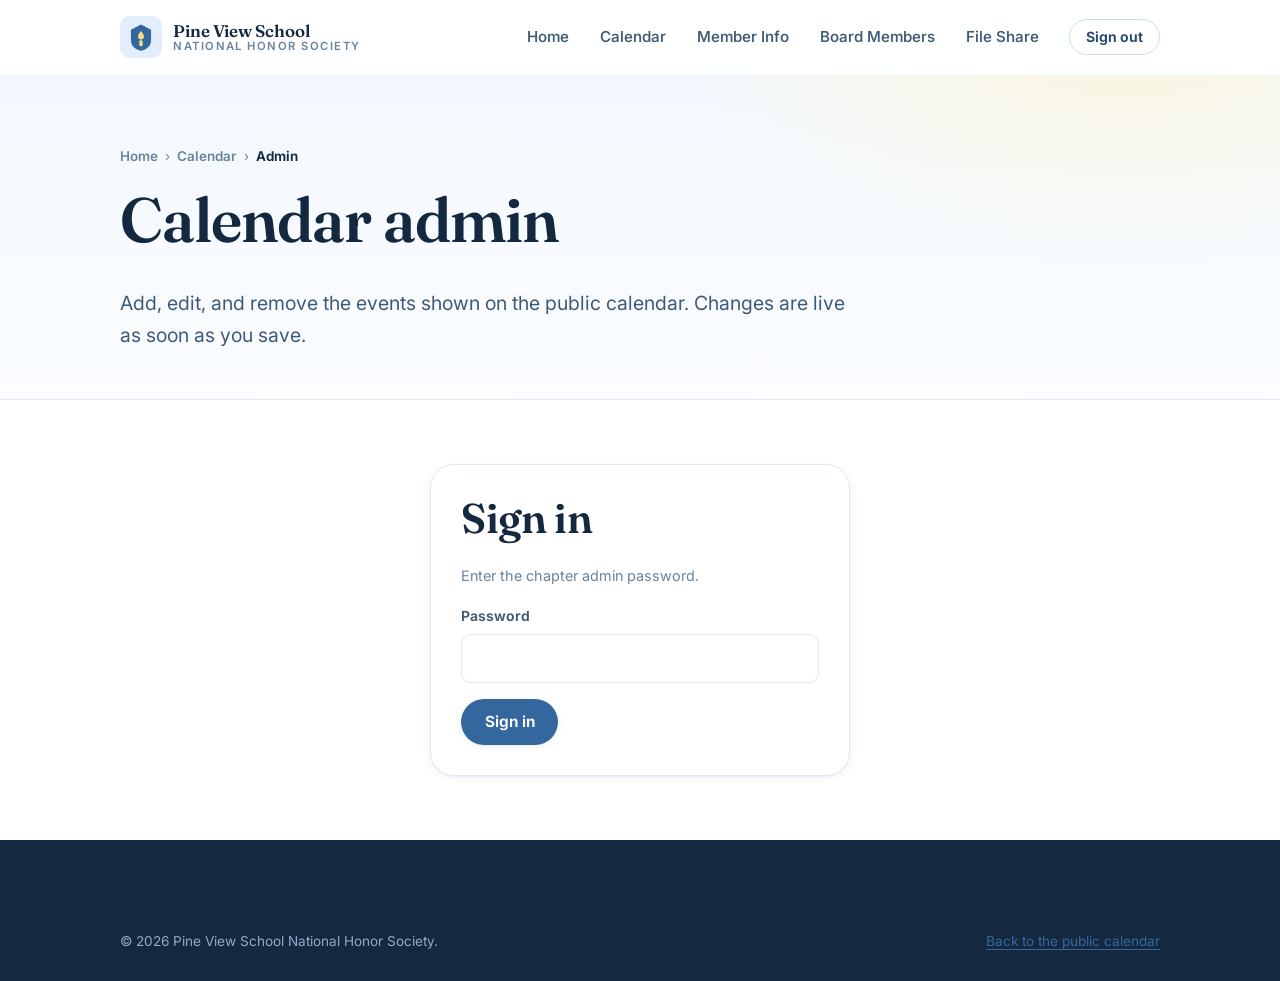
==== site/admin.html @ 24e465e2 "update" ====
<!DOCTYPE html>
<html lang="en">
<head>
<meta charset="utf-8">
<meta name="viewport" content="width=device-width, initial-scale=1">
<title>Calendar admin — Pine View School NHS</title>
<!-- Private page: keep it out of search results. This is not access control —
     the API is what enforces that. -->
<meta name="robots" content="noindex, nofollow">
<link rel="preconnect" href="https://fonts.googleapis.com">
<link rel="preconnect" href="https://fonts.gstatic.com" crossorigin>
<link href="https://fonts.googleapis.com/css2?family=Fraunces:opsz,wght@9..144,500;9..144,600&family=Inter:wght@400;500;600;700&display=swap" rel="stylesheet">
<link rel="stylesheet" href="assets/css/style.css">
<link rel="stylesheet" href="assets/css/calendar.css">
<script>document.documentElement.className += " js";</script>

<link rel="icon" href="data:image/svg+xml,<svg xmlns='http://www.w3.org/2000/svg' viewBox='0 0 100 100'><rect width='100' height='100' rx='22' fill='%2335679f'/><path d='M50 22 L72 34 v22 c0 14-10 21-22 24-12-3-22-10-22-24V34z' fill='%23f7dd85'/></svg>">
</head>
<body>

<a class="skip-link" href="#main">Skip to main content</a>

<header class="site-header">
  <div class="wrap">
    <nav class="nav" aria-label="Main">
      <a class="brand" href="index.html">
        <svg class="mark" viewBox="0 0 100 100" aria-hidden="true">
          <rect width="100" height="100" rx="24" fill="#e2eefb"/>
          <path d="M50 20 L74 33 v24c0 15-11 23-24 26-13-3-24-11-24-26V33z" fill="#35679f"/>
          <path d="M50 36c-4 5-7 8-7 13a7 7 0 0 0 14 0c0-5-3-8-7-13z" fill="#f7dd85"/>
          <rect x="46" y="58" width="8" height="14" rx="3" fill="#f7dd85"/>
        </svg>
        <span class="brand-text">
          <span class="b1">Pine View School</span>
          <span class="b2">National Honor Society</span>
        </span>
      </a>

      <button class="nav-toggle" type="button" aria-expanded="false" aria-controls="nav-menu">
        <span></span>
        <span class="sr-only">Toggle navigation menu</span>
      </button>

      <div class="nav-menu" id="nav-menu">
        <ul class="nav-links">
          <li><a href="index.html">Home</a></li>
          <li><a href="calendar.html">Calendar</a></li>
          <li><a href="member-information.html">Member Info</a></li>
          <li><a href="board.html">Board Members</a></li>
          <li><a href="file-share.html">File Share</a></li>
        </ul>
        <div class="nav-cta">
          <button class="btn btn-ghost btn-sm" type="button" data-logout hidden>Sign out</button>
        </div>
      </div>
    </nav>
  </div>
</header>

<main id="main">

  <section class="page-hero">
    <div class="wrap">
      <nav class="crumb" aria-label="Breadcrumb">
        <a href="index.html">Home</a> <span aria-hidden="true">›</span>
        <a href="calendar.html">Calendar</a> <span aria-hidden="true">›</span>
        <span aria-current="page">Admin</span>
      </nav>
      <h1>Calendar admin</h1>
      <p class="lede">
        Add, edit, and remove the events shown on the public calendar. Changes are live as soon as
        you save.
      </p>
    </div>
  </section>

  <!-- =============================================================== LOGIN -->
  <section class="section tight section-white" data-login-panel hidden>
    <div class="wrap">
      <div class="card admin-login">
        <h2>Sign in</h2>
        <p class="hint" style="color: var(--ink-mute); font-size: .9rem; margin-bottom: 1.1rem;">
          Enter the chapter admin password.
        </p>

        <form data-login-form novalidate>
          <div class="field">
            <label for="password">Password</label>
            <input type="password" id="password" name="password" autocomplete="current-password" required>
          </div>
          <div class="form-actions">
            <button class="btn btn-primary" type="submit">Sign in</button>
          </div>
          <p class="form-msg" data-login-msg hidden></p>
        </form>
      </div>
    </div>
  </section>

  <!-- =============================================================== ADMIN -->
  <section class="section tight section-white" data-admin-panel hidden>
    <div class="wrap">
      <div class="admin-grid">

        <!-- ---------------------------------------------------- event form -->
        <div class="card">
          <h2 data-form-title>Add an event</h2>

          <form data-event-form novalidate>
            <div class="field">
              <label for="title">Title</label>
              <input type="text" id="title" name="title" maxlength="200" required
                     placeholder="Chapter meeting">
            </div>

            <div class="field">
              <label for="event_date">Date</label>
              <input type="date" id="event_date" name="event_date" required>
            </div>

            <div class="field-row">
              <div class="field">
                <label for="start_time">Start time</label>
                <input type="time" id="start_time" name="start_time">
              </div>
              <div class="field">
                <label for="end_time">End time</label>
                <input type="time" id="end_time" name="end_time">
              </div>
            </div>

            <div class="field">
              <label for="location">Location</label>
              <input type="text" id="location" name="location" maxlength="200" placeholder="MPR">
            </div>

            <div class="field">
              <label for="description">Notes</label>
              <textarea id="description" name="description"
                        placeholder="Optional detail shown under the event."></textarea>
              <span class="hint">Visible to anyone on the public calendar.</span>
            </div>

            <label class="field-check">
              <input type="checkbox" name="is_published" checked>
              Published — uncheck to save it as a draft only you can see
            </label>

            <div class="form-actions">
              <button class="btn btn-primary" type="submit">Save event</button>
              <button class="btn btn-ghost" type="button" data-cancel-edit hidden>Cancel</button>
            </div>

            <p class="form-msg" data-form-msg hidden></p>
          </form>
        </div>

        <!-- --------------------------------------------------- event list -->
        <div>
          <div class="section-head" style="margin-bottom: 1.4rem;">
            <span class="eyebrow">All events</span>
            <h2>Published and drafts</h2>
          </div>

          <p class="events-state" data-admin-state hidden></p>
          <ul class="meet-list" data-admin-list></ul>
        </div>

      </div>
    </div>
  </section>

</main>

<footer class="site-footer">
  <div class="wrap">
    <div class="footer-bottom">
      <span>&copy; <span data-year>2026</span> Pine View School National Honor Society.</span>
      <span><a href="calendar.html">Back to the public calendar</a></span>
    </div>
  </div>
</footer>

<script src="assets/js/main.js"></script>
<script src="assets/js/api.js"></script>
<script src="assets/js/admin.js"></script>
</body>
</html>
---- site/assets/css/style.css ----
/* ==========================================================================
   Pine View School NHS — design system
   Palette: pastel blue + pastel yellow + white
   ========================================================================== */

:root {
  /* Blues */
  --blue-050: #f2f8fe;
  --blue-100: #e2eefb;
  --blue-200: #c7dff7;
  --blue-300: #a5c9ee;
  --blue-400: #77a9dd;
  --blue-500: #4d86c4;
  --blue-600: #35679f;
  --blue-700: #24486f;
  --blue-900: #14293f;

  /* Yellows */
  --yellow-050: #fffdf3;
  --yellow-100: #fdf6dc;
  --yellow-200: #fbecb6;
  --yellow-300: #f7dd85;
  --yellow-400: #f0cd55;
  --yellow-500: #d9ab2c;
  --yellow-700: #8a6a12;

  /* Neutrals */
  --white: #ffffff;
  --paper: #fbfdff;
  --ink: #14293f;
  --ink-soft: #3f5a75;
  --ink-mute: #6b839b;
  --line: #dfeaf6;

  /* Semantic */
  --bg: var(--paper);
  --surface: var(--white);
  --brand: var(--blue-600);
  --brand-soft: var(--blue-200);
  --accent: var(--yellow-300);
  --accent-soft: var(--yellow-200);

  /* Shape + depth */
  --r-sm: 10px;
  --r-md: 16px;
  --r-lg: 24px;
  --r-xl: 34px;
  --r-pill: 999px;

  --sh-1: 0 1px 2px rgba(20, 41, 63, .05), 0 2px 8px rgba(20, 41, 63, .05);
  --sh-2: 0 2px 6px rgba(20, 41, 63, .06), 0 12px 28px rgba(20, 41, 63, .08);
  --sh-3: 0 4px 12px rgba(20, 41, 63, .08), 0 24px 56px rgba(20, 41, 63, .12);

  --wrap: 1120px;
  --gut: clamp(1.15rem, 4vw, 2.5rem);

  --ease: cubic-bezier(.22, .61, .36, 1);

  --font: "Inter", ui-sans-serif, system-ui, -apple-system, "Segoe UI", Roboto,
    "Helvetica Neue", Arial, sans-serif;
  --font-display: "Fraunces", "Iowan Old Style", Georgia, "Times New Roman", serif;
}

/* --------------------------------------------------------------------------
   Base
   -------------------------------------------------------------------------- */

*, *::before, *::after { box-sizing: border-box; }

html {
  scroll-behavior: smooth;
  scroll-padding-top: 92px;
  -webkit-text-size-adjust: 100%;
}

@media (prefers-reduced-motion: reduce) {
  html { scroll-behavior: auto; }
  *, *::before, *::after {
    animation-duration: .001ms !important;
    transition-duration: .001ms !important;
  }
}

body {
  margin: 0;
  font-family: var(--font);
  font-size: 17px;
  line-height: 1.65;
  color: var(--ink-soft);
  background: var(--bg);
  -webkit-font-smoothing: antialiased;
  overflow-x: hidden;
}

h1, h2, h3, h4 {
  font-family: var(--font-display);
  color: var(--ink);
  line-height: 1.15;
  letter-spacing: -.015em;
  margin: 0 0 .5em;
  font-weight: 600;
}

h1 { font-size: clamp(2.3rem, 5.4vw, 3.9rem); }
h2 { font-size: clamp(1.75rem, 3.6vw, 2.6rem); }
h3 { font-size: clamp(1.2rem, 2vw, 1.45rem); }
h4 { font-size: 1.05rem; }

p { margin: 0 0 1.1em; }
p:last-child { margin-bottom: 0; }

a { color: var(--blue-600); text-decoration-thickness: 1px; text-underline-offset: 3px; }
a:hover { color: var(--blue-700); }

img, svg { max-width: 100%; }

:focus-visible {
  outline: 3px solid var(--blue-500);
  outline-offset: 3px;
  border-radius: 6px;
}

.wrap {
  width: 100%;
  max-width: var(--wrap);
  margin-inline: auto;
  padding-inline: var(--gut);
}

.skip-link {
  position: absolute;
  left: 50%;
  top: 0;
  transform: translate(-50%, -120%);
  z-index: 200;
  background: var(--ink);
  color: #fff;
  padding: .7rem 1.3rem;
  border-radius: 0 0 var(--r-sm) var(--r-sm);
  font-weight: 600;
  text-decoration: none;
  transition: transform .2s var(--ease);
}
.skip-link:focus { transform: translate(-50%, 0); color: #fff; }

.sr-only {
  position: absolute; width: 1px; height: 1px;
  padding: 0; margin: -1px; overflow: hidden;
  clip: rect(0 0 0 0); white-space: nowrap; border: 0;
}

/* --------------------------------------------------------------------------
   Header / navigation
   -------------------------------------------------------------------------- */

.site-header {
  position: sticky;
  top: 0;
  z-index: 100;
  background: rgba(255, 255, 255, .78);
  backdrop-filter: saturate(180%) blur(14px);
  -webkit-backdrop-filter: saturate(180%) blur(14px);
  border-bottom: 1px solid transparent;
  transition: box-shadow .25s var(--ease), border-color .25s var(--ease),
              background .25s var(--ease);
}
.site-header.is-stuck {
  border-bottom-color: var(--line);
  box-shadow: 0 6px 24px rgba(20, 41, 63, .06);
}

.nav {
  display: flex;
  align-items: center;
  gap: 1rem;
  min-height: 74px;
}

.brand {
  display: inline-flex;
  align-items: center;
  gap: .7rem;
  text-decoration: none;
  color: var(--ink);
  margin-right: auto;
  padding: .3rem 0;
}
.brand .mark { width: 42px; height: 42px; flex: none; }
.brand-text { display: grid; line-height: 1.15; }
.brand-text .b1 {
  font-family: var(--font-display);
  font-weight: 600;
  font-size: 1.06rem;
  letter-spacing: -.01em;
}
.brand-text .b2 {
  font-size: .705rem;
  letter-spacing: .13em;
  text-transform: uppercase;
  color: var(--ink-mute);
  font-weight: 600;
}

.nav-menu {
  display: flex;
  align-items: center;
  gap: .5rem;
}

.nav-links {
  display: flex;
  align-items: center;
  gap: .25rem;
  list-style: none;
  margin: 0;
  padding: 0;
}
.nav-links a {
  display: block;
  padding: .55rem .85rem;
  border-radius: var(--r-pill);
  color: var(--ink-soft);
  font-weight: 550;
  font-size: .945rem;
  text-decoration: none;
  transition: background .18s var(--ease), color .18s var(--ease);
}
.nav-links a:hover { background: var(--blue-100); color: var(--blue-700); }
.nav-links a[aria-current="page"] {
  background: var(--blue-600);
  color: #fff;
}

.nav-cta { margin-left: .5rem; }

.nav-toggle {
  display: none;
  width: 44px; height: 44px;
  border: 1px solid var(--line);
  background: var(--white);
  border-radius: 12px;
  cursor: pointer;
  padding: 0;
  place-items: center;
}
.nav-toggle span {
  display: block;
  width: 19px; height: 2px;
  background: var(--ink);
  border-radius: 2px;
  position: relative;
  transition: transform .22s var(--ease), background .22s var(--ease);
}
.nav-toggle span::before,
.nav-toggle span::after {
  content: "";
  position: absolute; left: 0;
  width: 19px; height: 2px;
  background: var(--ink);
  border-radius: 2px;
  transition: transform .22s var(--ease), top .22s var(--ease);
}
.nav-toggle span::before { top: -6px; }
.nav-toggle span::after { top: 6px; }
.nav-toggle[aria-expanded="true"] span { background: transparent; }
.nav-toggle[aria-expanded="true"] span::before { top: 0; transform: rotate(45deg); }
.nav-toggle[aria-expanded="true"] span::after { top: 0; transform: rotate(-45deg); }

@media (max-width: 860px) {
  .nav-toggle { display: grid; }
  .nav-menu {
    position: absolute;
    inset: 100% var(--gut) auto var(--gut);
    background: var(--white);
    border: 1px solid var(--line);
    border-radius: var(--r-lg);
    box-shadow: var(--sh-3);
    padding: .6rem;
    display: none;
  }
  .nav-menu.is-open { display: block; }
  .nav-links { flex-direction: column; align-items: stretch; gap: .1rem; }
  .nav-links a { padding: .8rem 1rem; border-radius: var(--r-sm); }
  .nav-cta { margin: .45rem 0 .2rem; }
  .nav-cta .btn { width: 100%; }
}

/* --------------------------------------------------------------------------
   Buttons + small UI
   -------------------------------------------------------------------------- */

.btn {
  display: inline-flex;
  align-items: center;
  justify-content: center;
  gap: .5rem;
  padding: .78rem 1.4rem;
  border-radius: var(--r-pill);
  border: 1px solid transparent;
  font: inherit;
  font-weight: 650;
  font-size: .96rem;
  line-height: 1.2;
  text-decoration: none;
  cursor: pointer;
  transition: transform .16s var(--ease), box-shadow .2s var(--ease),
              background .2s var(--ease), color .2s var(--ease),
              border-color .2s var(--ease);
}
.btn:hover { transform: translateY(-2px); }
.btn:active { transform: translateY(0); }

.btn-primary { background: var(--blue-600); color: #fff; box-shadow: var(--sh-1); }
.btn-primary:hover { background: var(--blue-700); color: #fff; box-shadow: var(--sh-2); }

.btn-accent { background: var(--yellow-300); color: var(--ink); box-shadow: var(--sh-1); }
.btn-accent:hover { background: var(--yellow-400); color: var(--ink); box-shadow: var(--sh-2); }

.btn-ghost { background: var(--white); color: var(--blue-700); border-color: var(--blue-200); }
.btn-ghost:hover { background: var(--blue-050); border-color: var(--blue-300); color: var(--blue-700); }

.btn-sm { padding: .55rem 1rem; font-size: .88rem; }

.eyebrow {
  display: inline-flex;
  align-items: center;
  gap: .5rem;
  font-size: .76rem;
  font-weight: 700;
  letter-spacing: .14em;
  text-transform: uppercase;
  color: var(--blue-600);
  background: var(--blue-100);
  padding: .4rem .85rem;
  border-radius: var(--r-pill);
  margin-bottom: 1.1rem;
}
.eyebrow.is-accent { color: var(--yellow-700); background: var(--yellow-200); }

.pill {
  display: inline-flex;
  align-items: center;
  gap: .38rem;
  font-size: .78rem;
  font-weight: 650;
  padding: .28rem .7rem;
  border-radius: var(--r-pill);
  background: var(--blue-100);
  color: var(--blue-700);
  white-space: nowrap;
}
.pill.is-accent { background: var(--yellow-200); color: var(--yellow-700); }
.pill.is-mute { background: #eef2f7; color: var(--ink-mute); }

.lede {
  font-size: clamp(1.06rem, 1.6vw, 1.22rem);
  color: var(--ink-soft);
  max-width: 62ch;
}

/* --------------------------------------------------------------------------
   Section scaffolding
   -------------------------------------------------------------------------- */

.section { padding: clamp(3.6rem, 8vw, 6.5rem) 0; }
.section.tight { padding: clamp(2.6rem, 5vw, 4rem) 0; }
.section-blue { background: linear-gradient(180deg, var(--blue-050), var(--blue-100)); }
.section-white { background: var(--white); }

.section-head { max-width: 66ch; margin-bottom: clamp(2rem, 4vw, 3.2rem); }
.section-head.center { margin-inline: auto; text-align: center; }
.section-head.center .eyebrow { justify-content: center; }
.section-head.center .lede { margin-inline: auto; }

.grid { display: grid; gap: clamp(1rem, 2.2vw, 1.6rem); }
.g-2 { grid-template-columns: repeat(2, minmax(0, 1fr)); }
.g-3 { grid-template-columns: repeat(3, minmax(0, 1fr)); }
.g-4 { grid-template-columns: repeat(4, minmax(0, 1fr)); }

@media (max-width: 940px) {
  .g-3, .g-4 { grid-template-columns: repeat(2, minmax(0, 1fr)); }
}
@media (max-width: 620px) {
  .g-2, .g-3, .g-4 { grid-template-columns: minmax(0, 1fr); }
}

.card {
  background: var(--white);
  border: 1px solid var(--line);
  border-radius: var(--r-lg);
  padding: clamp(1.35rem, 2.4vw, 1.9rem);
  box-shadow: var(--sh-1);
  transition: transform .25s var(--ease), box-shadow .25s var(--ease),
              border-color .25s var(--ease);
}
.card.lift:hover {
  transform: translateY(-4px);
  box-shadow: var(--sh-2);
  border-color: var(--blue-200);
}
.card h3 { margin-bottom: .45rem; }
.card p { font-size: .965rem; }

/* --------------------------------------------------------------------------
   Hero
   -------------------------------------------------------------------------- */

.hero {
  position: relative;
  overflow: hidden;
  padding: clamp(3.2rem, 8vw, 6rem) 0 clamp(3rem, 7vw, 5rem);
  background:
    radial-gradient(900px 520px at 78% -8%, var(--yellow-100) 0%, transparent 62%),
    radial-gradient(1000px 620px at 10% 0%, var(--blue-100) 0%, transparent 60%),
    linear-gradient(180deg, var(--white), var(--paper));
}
.hero::after {
  content: "";
  position: absolute;
  inset: auto 0 -1px 0;
  height: 1px;
  background: var(--line);
}

.hero-grid {
  display: grid;
  grid-template-columns: 1.06fr .94fr;
  gap: clamp(2rem, 5vw, 4rem);
  align-items: center;
}
@media (max-width: 940px) {
  .hero-grid { grid-template-columns: minmax(0, 1fr); }
}

.hero h1 { margin-bottom: .55rem; }
.hero h1 .hl {
  background: linear-gradient(180deg, transparent 62%, var(--yellow-200) 62%);
  padding-inline: .06em;
}
.hero-actions {
  display: flex;
  flex-wrap: wrap;
  gap: .75rem;
  margin-top: 1.9rem;
}

.hero-stats {
  display: flex;
  flex-wrap: wrap;
  gap: 1.6rem 2.4rem;
  margin-top: 2.4rem;
  padding-top: 1.7rem;
  border-top: 1px solid var(--line);
}
.hero-stats .stat .n {
  display: block;
  font-family: var(--font-display);
  font-size: 1.75rem;
  font-weight: 600;
  color: var(--ink);
  line-height: 1.1;
}
.hero-stats .stat .l {
  font-size: .82rem;
  color: var(--ink-mute);
  font-weight: 600;
  letter-spacing: .02em;
}

/* Emblem panel */
.hero-art {
  position: relative;
  display: grid;
  place-items: center;
  padding: clamp(1.5rem, 4vw, 2.5rem);
}
.emblem-card {
  position: relative;
  width: min(420px, 100%);
  aspect-ratio: 1;
  background: var(--white);
  border: 1px solid var(--line);
  border-radius: var(--r-xl);
  box-shadow: var(--sh-3);
  display: grid;
  place-items: center;
  padding: 2.2rem;
  overflow: hidden;
}
.emblem-card::before {
  content: "";
  position: absolute;
  inset: 0;
  background:
    radial-gradient(420px 300px at 25% 15%, var(--blue-050), transparent 70%),
    radial-gradient(360px 280px at 85% 90%, var(--yellow-050), transparent 70%);
}
.emblem-card svg { position: relative; width: 78%; height: auto; }

.float-chip {
  position: absolute;
  display: inline-flex;
  align-items: center;
  gap: .5rem;
  background: var(--white);
  border: 1px solid var(--line);
  box-shadow: var(--sh-2);
  border-radius: var(--r-pill);
  padding: .5rem .95rem;
  font-size: .84rem;
  font-weight: 650;
  color: var(--ink);
  animation: bob 6s ease-in-out infinite;
}
.float-chip .dot {
  width: 9px; height: 9px; border-radius: 50%;
  background: var(--blue-400);
}
.float-chip.c1 { top: 6%; left: -2%; }
.float-chip.c2 { bottom: 12%; right: -3%; animation-delay: -2s; }
.float-chip.c2 .dot { background: var(--yellow-400); }
.float-chip.c3 { bottom: 2%; left: 8%; animation-delay: -4s; }
.float-chip.c3 .dot { background: var(--blue-600); }

@keyframes bob {
  0%, 100% { transform: translateY(0); }
  50% { transform: translateY(-9px); }
}
@media (max-width: 520px) {
  .float-chip.c1, .float-chip.c2, .float-chip.c3 { display: none; }
}

/* Compact page hero for interior pages */
.page-hero {
  padding: clamp(2.8rem, 6vw, 4.4rem) 0 clamp(2.2rem, 4vw, 3rem);
  background:
    radial-gradient(760px 420px at 88% -20%, var(--yellow-100) 0%, transparent 60%),
    linear-gradient(180deg, var(--blue-050), var(--paper));
  border-bottom: 1px solid var(--line);
}
.crumb {
  font-size: .84rem;
  color: var(--ink-mute);
  margin-bottom: 1rem;
  display: flex;
  gap: .45rem;
  align-items: center;
  flex-wrap: wrap;
}
.crumb a { color: var(--ink-mute); text-decoration: none; font-weight: 600; }
.crumb a:hover { color: var(--blue-600); text-decoration: underline; }
.crumb span[aria-current] { color: var(--ink); font-weight: 650; }

/* --------------------------------------------------------------------------
   Pillars
   -------------------------------------------------------------------------- */

.pillar {
  position: relative;
  display: flex;
  flex-direction: column;
  background: var(--white);
  border: 1px solid var(--line);
  border-radius: var(--r-lg);
  padding: clamp(1.4rem, 2.4vw, 1.85rem);
  box-shadow: var(--sh-1);
  overflow: hidden;
  transition: transform .28s var(--ease), box-shadow .28s var(--ease);
}
.pillar::before {
  content: "";
  position: absolute;
  inset: 0 0 auto 0;
  height: 4px;
  background: linear-gradient(90deg, var(--blue-300), var(--yellow-300));
}
.pillar:hover { transform: translateY(-5px); box-shadow: var(--sh-2); }

.pillar .ico {
  width: 52px; height: 52px;
  border-radius: 15px;
  display: grid;
  place-items: center;
  background: var(--blue-100);
  color: var(--blue-600);
  margin-bottom: 1.05rem;
}
.pillar:nth-child(even) .ico { background: var(--yellow-200); color: var(--yellow-700); }
.pillar .ico svg { width: 26px; height: 26px; }
.pillar h3 { margin-bottom: .5rem; }
.pillar p { font-size: .95rem; margin: 0; }
.pillar .tldr {
  margin-top: auto;
  padding-top: 1.15rem;
  border-top: 1px dashed var(--line);
  font-size: .875rem;
  font-weight: 600;
  color: var(--blue-700);
}

/* --------------------------------------------------------------------------
   Requirements checklist + eligibility tool
   -------------------------------------------------------------------------- */

.req-layout {
  display: grid;
  grid-template-columns: 1.15fr .85fr;
  gap: clamp(1.4rem, 3vw, 2.6rem);
  align-items: start;
}
@media (max-width: 940px) { .req-layout { grid-template-columns: minmax(0, 1fr); } }

.checklist { list-style: none; margin: 0; padding: 0; display: grid; gap: .7rem; }
.checklist li {
  display: grid;
  grid-template-columns: 30px 1fr;
  gap: .9rem;
  align-items: start;
  background: var(--white);
  border: 1px solid var(--line);
  border-radius: var(--r-md);
  padding: 1rem 1.15rem;
  box-shadow: var(--sh-1);
  transition: border-color .2s var(--ease), transform .2s var(--ease);
}
.checklist li:hover { border-color: var(--blue-200); transform: translateX(3px); }
.checklist .tick {
  width: 26px; height: 26px;
  border-radius: 50%;
  background: var(--blue-100);
  color: var(--blue-600);
  display: grid;
  place-items: center;
  margin-top: .12rem;
}
.checklist .tick svg { width: 14px; height: 14px; }
.checklist .t { font-weight: 650; color: var(--ink); display: block; }
.checklist .d { font-size: .89rem; color: var(--ink-mute); display: block; margin-top: .15rem; }

.note {
  display: flex;
  gap: .85rem;
  align-items: flex-start;
  background: var(--yellow-100);
  border: 1px solid var(--yellow-200);
  border-radius: var(--r-md);
  padding: 1rem 1.2rem;
  font-size: .92rem;
  color: var(--yellow-700);
}
.note .ico { flex: none; margin-top: .12rem; }
.note strong { color: #6d520c; }
.note.is-blue {
  background: var(--blue-050);
  border-color: var(--blue-200);
  color: var(--blue-700);
}
.note.is-blue strong { color: var(--blue-700); }

/* Eligibility checker */
.checker {
  background: var(--white);
  border: 1px solid var(--line);
  border-radius: var(--r-lg);
  box-shadow: var(--sh-2);
  padding: clamp(1.35rem, 2.6vw, 1.85rem);
  position: sticky;
  top: 100px;
}
@media (max-width: 940px) { .checker { position: static; } }

.checker h3 { margin-bottom: .3rem; }
.checker .hint { font-size: .87rem; color: var(--ink-mute); margin-bottom: 1.15rem; }

.check-item {
  display: flex;
  gap: .8rem;
  align-items: flex-start;
  padding: .62rem .7rem;
  border-radius: var(--r-sm);
  cursor: pointer;
  transition: background .16s var(--ease);
  font-size: .92rem;
}
.check-item:hover { background: var(--blue-050); }
.check-item input {
  appearance: none;
  -webkit-appearance: none;
  flex: none;
  width: 21px; height: 21px;
  margin: .16rem 0 0;
  border: 2px solid var(--blue-300);
  border-radius: 6px;
  background: var(--white);
  cursor: pointer;
  display: grid;
  place-content: center;
  transition: background .16s var(--ease), border-color .16s var(--ease);
}
.check-item input::after {
  content: "";
  width: 10px; height: 6px;
  border-left: 2.4px solid #fff;
  border-bottom: 2.4px solid #fff;
  transform: rotate(-45deg) scale(0);
  transition: transform .16s var(--ease);
  margin-top: -2px;
}
.check-item input:checked { background: var(--blue-600); border-color: var(--blue-600); }
.check-item input:checked::after { transform: rotate(-45deg) scale(1); }

.checker-bar {
  margin-top: 1.2rem;
  padding-top: 1.2rem;
  border-top: 1px solid var(--line);
}
.meter {
  height: 10px;
  border-radius: var(--r-pill);
  background: var(--blue-100);
  overflow: hidden;
}
.meter i {
  display: block;
  height: 100%;
  width: 0%;
  border-radius: inherit;
  background: linear-gradient(90deg, var(--blue-400), var(--yellow-300));
  transition: width .45s var(--ease);
}
.checker-out {
  margin-top: .9rem;
  font-size: .93rem;
  font-weight: 600;
  color: var(--ink-soft);
}
.checker-out strong { color: var(--ink); }

/* --------------------------------------------------------------------------
   Timeline
   -------------------------------------------------------------------------- */

.timeline {
  list-style: none;
  margin: 0;
  padding: 0 0 0 2.1rem;
  position: relative;
  display: grid;
  gap: 1.6rem;
}
.timeline::before {
  content: "";
  position: absolute;
  left: 7px;
  top: .5rem;
  bottom: .5rem;
  width: 2px;
  background: linear-gradient(180deg, var(--blue-300), var(--yellow-300));
  border-radius: 2px;
}
.timeline li { position: relative; }
.timeline li::before {
  content: "";
  position: absolute;
  left: -2.1rem;
  top: .42rem;
  width: 16px; height: 16px;
  border-radius: 50%;
  background: var(--white);
  border: 3px solid var(--blue-500);
  box-shadow: 0 0 0 4px var(--blue-050);
}
.timeline li:last-child::before { border-color: var(--yellow-400); box-shadow: 0 0 0 4px var(--yellow-050); }
.timeline .when {
  font-size: .78rem;
  font-weight: 700;
  letter-spacing: .1em;
  text-transform: uppercase;
  color: var(--blue-600);
}
.timeline h4 { margin: .18rem 0 .28rem; }
.timeline p { font-size: .93rem; margin: 0; }

/* --------------------------------------------------------------------------
   Meetings
   -------------------------------------------------------------------------- */

.meet-facts { display: grid; gap: 1rem; grid-template-columns: repeat(3, minmax(0, 1fr)); }
@media (max-width: 720px) { .meet-facts { grid-template-columns: minmax(0, 1fr); } }

.fact {
  background: var(--white);
  border: 1px solid var(--line);
  border-radius: var(--r-md);
  padding: 1.25rem 1.4rem;
  box-shadow: var(--sh-1);
  display: flex;
  gap: .95rem;
  align-items: flex-start;
}
.fact .ico {
  width: 42px; height: 42px; flex: none;
  border-radius: 12px;
  background: var(--yellow-200);
  color: var(--yellow-700);
  display: grid; place-items: center;
}
.fact:nth-child(even) .ico { background: var(--blue-100); color: var(--blue-600); }
.fact .ico svg { width: 21px; height: 21px; }
.fact .k {
  display: block;
  font-size: .74rem; font-weight: 700; letter-spacing: .12em;
  text-transform: uppercase; color: var(--ink-mute);
  margin-bottom: .15rem;
}
.fact .v {
  display: block;
  font-weight: 650; color: var(--ink); font-size: 1.02rem; line-height: 1.4;
}

.meet-list { list-style: none; margin: 0; padding: 0; display: grid; gap: .65rem; }
.meet {
  display: grid;
  grid-template-columns: 74px 1fr auto;
  gap: 1.1rem;
  align-items: center;
  background: var(--white);
  border: 1px solid var(--line);
  border-radius: var(--r-md);
  padding: .85rem 1.1rem;
  box-shadow: var(--sh-1);
  transition: transform .2s var(--ease), box-shadow .2s var(--ease),
              border-color .2s var(--ease);
}
.meet:hover { transform: translateY(-2px); box-shadow: var(--sh-2); border-color: var(--blue-200); }
.meet.is-past { opacity: .62; }
.meet.is-next { border-color: var(--yellow-300); background: var(--yellow-050); box-shadow: var(--sh-2); }

.meet .date {
  display: grid;
  place-items: center;
  background: var(--blue-050);
  border: 1px solid var(--blue-100);
  border-radius: 12px;
  padding: .45rem .3rem;
  line-height: 1.1;
}
.meet.is-next .date { background: var(--yellow-100); border-color: var(--yellow-200); }
.meet .date .m {
  font-size: .68rem; font-weight: 800; letter-spacing: .1em;
  text-transform: uppercase; color: var(--blue-600);
}
.meet.is-next .date .m { color: var(--yellow-700); }
.meet .date .d {
  font-family: var(--font-display);
  font-size: 1.35rem; font-weight: 600; color: var(--ink);
}
.meet .where { display: block; font-weight: 650; color: var(--ink); }
.meet .meta { display: block; font-size: .87rem; color: var(--ink-mute); }

@media (max-width: 560px) {
  .meet { grid-template-columns: 62px 1fr; }
  .meet > .pill { grid-column: 2; justify-self: start; }
}

/* --------------------------------------------------------------------------
   Board members
   -------------------------------------------------------------------------- */

.people { display: grid; gap: clamp(1rem, 2.2vw, 1.5rem); grid-template-columns: repeat(3, minmax(0, 1fr)); }
@media (max-width: 900px) { .people { grid-template-columns: repeat(2, minmax(0, 1fr)); } }
@media (max-width: 560px) { .people { grid-template-columns: minmax(0, 1fr); } }

.person {
  background: var(--white);
  border: 1px solid var(--line);
  border-radius: var(--r-lg);
  padding: 1.7rem 1.5rem;
  box-shadow: var(--sh-1);
  text-align: center;
  transition: transform .25s var(--ease), box-shadow .25s var(--ease), border-color .25s var(--ease);
}
.person:hover { transform: translateY(-5px); box-shadow: var(--sh-2); border-color: var(--blue-200); }

.avatar {
  width: 96px; height: 96px;
  margin: 0 auto 1.05rem;
  border-radius: 50%;
  display: grid;
  place-items: center;
  font-family: var(--font-display);
  font-size: 1.85rem;
  font-weight: 600;
  color: var(--blue-700);
  background: linear-gradient(145deg, var(--blue-100), var(--blue-200));
  border: 4px solid var(--white);
  box-shadow: 0 0 0 1px var(--line), var(--sh-1);
  letter-spacing: .01em;
}
.person.is-lead .avatar {
  color: var(--yellow-700);
  background: linear-gradient(145deg, var(--yellow-100), var(--yellow-300));
}
.person .name { font-family: var(--font-display); font-size: 1.22rem; font-weight: 600; color: var(--ink); }
.person .role {
  font-size: .82rem; font-weight: 700; letter-spacing: .07em; text-transform: uppercase;
  color: var(--blue-600); margin-top: .3rem;
}
.person.is-lead .role { color: var(--yellow-700); }
.person .blurb { font-size: .9rem; color: var(--ink-mute); margin-top: .8rem; }

/* --------------------------------------------------------------------------
   Files
   -------------------------------------------------------------------------- */

.file-row {
  display: grid;
  grid-template-columns: 48px 1fr auto;
  gap: 1.1rem;
  align-items: center;
  background: var(--white);
  border: 1px solid var(--line);
  border-radius: var(--r-md);
  padding: 1rem 1.2rem;
  box-shadow: var(--sh-1);
  transition: transform .2s var(--ease), box-shadow .2s var(--ease), border-color .2s var(--ease);
}
.file-row:hover { transform: translateY(-2px); box-shadow: var(--sh-2); border-color: var(--blue-200); }
.file-row .ico {
  width: 48px; height: 48px;
  border-radius: 13px;
  display: grid; place-items: center;
  background: var(--blue-100); color: var(--blue-600);
}
.file-row .ico.pdf { background: var(--yellow-200); color: var(--yellow-700); }
.file-row .ico svg { width: 22px; height: 22px; }
.file-row .n { display: block; font-weight: 650; color: var(--ink); }
.file-row .s { display: block; font-size: .87rem; color: var(--ink-mute); }
@media (max-width: 560px) {
  .file-row { grid-template-columns: 44px 1fr; }
  .file-row > .pill { grid-column: 2; justify-self: start; }
}

/* --------------------------------------------------------------------------
   FAQ accordion
   -------------------------------------------------------------------------- */

.faq { display: grid; gap: .7rem; max-width: 860px; margin-inline: auto; }
.faq details {
  background: var(--white);
  border: 1px solid var(--line);
  border-radius: var(--r-md);
  box-shadow: var(--sh-1);
  overflow: hidden;
  transition: border-color .2s var(--ease), box-shadow .2s var(--ease);
}
.faq details[open] { border-color: var(--blue-200); box-shadow: var(--sh-2); }
.faq summary {
  list-style: none;
  cursor: pointer;
  padding: 1.05rem 1.35rem;
  font-weight: 650;
  color: var(--ink);
  display: flex;
  gap: 1rem;
  align-items: center;
  justify-content: space-between;
}
.faq summary::-webkit-details-marker { display: none; }
.faq summary::after {
  content: "";
  flex: none;
  width: 11px; height: 11px;
  border-right: 2.2px solid var(--blue-500);
  border-bottom: 2.2px solid var(--blue-500);
  transform: rotate(45deg) translate(-2px, -2px);
  transition: transform .25s var(--ease);
}
.faq details[open] summary::after { transform: rotate(-135deg) translate(-2px, -2px); }
.faq summary:hover { background: var(--blue-050); }
.faq .a { padding: 0 1.35rem 1.25rem; font-size: .95rem; }
.faq .a p { margin-bottom: .7rem; }

/* --------------------------------------------------------------------------
   CTA band
   -------------------------------------------------------------------------- */

.cta-band {
  position: relative;
  overflow: hidden;
  border-radius: var(--r-xl);
  background: linear-gradient(135deg, var(--blue-200), var(--blue-100) 45%, var(--yellow-200));
  border: 1px solid var(--blue-200);
  padding: clamp(2.2rem, 5vw, 3.6rem);
  text-align: center;
  box-shadow: var(--sh-2);
}
.cta-band h2 { margin-bottom: .5rem; }
.cta-band .lede { margin-inline: auto; color: var(--blue-700); }
.cta-band .row {
  display: flex; flex-wrap: wrap; gap: .75rem; justify-content: center; margin-top: 1.9rem;
}

/* --------------------------------------------------------------------------
   Contact + footer
   -------------------------------------------------------------------------- */

.contact-grid {
  display: grid;
  grid-template-columns: repeat(3, minmax(0, 1fr));
  gap: 1rem;
}
@media (max-width: 800px) { .contact-grid { grid-template-columns: minmax(0, 1fr); } }

.contact-card {
  background: var(--white);
  border: 1px solid var(--line);
  border-radius: var(--r-lg);
  padding: 1.6rem;
  box-shadow: var(--sh-1);
  text-align: center;
  transition: transform .22s var(--ease), box-shadow .22s var(--ease);
}
.contact-card:hover { transform: translateY(-3px); box-shadow: var(--sh-2); }
.contact-card .ico {
  width: 50px; height: 50px; margin: 0 auto .95rem;
  border-radius: 15px; display: grid; place-items: center;
  background: var(--blue-100); color: var(--blue-600);
}
.contact-card:nth-child(2) .ico { background: var(--yellow-200); color: var(--yellow-700); }
.contact-card .k {
  font-size: .74rem; font-weight: 700; letter-spacing: .12em; text-transform: uppercase;
  color: var(--ink-mute); margin-bottom: .3rem;
}
.contact-card .v {
  font-weight: 650;
  color: var(--ink);
  /* Long email addresses have no break opportunity — shrink slightly so they
     fit on one line, and only break as a last resort on narrow screens. */
  font-size: .95rem;
  overflow-wrap: anywhere;
}
.contact-card a { text-decoration: none; }
.contact-card a:hover { text-decoration: underline; }

.site-footer {
  background: var(--blue-900);
  color: #b9cee2;
  padding: clamp(2.8rem, 5vw, 4rem) 0 1.8rem;
}
.footer-grid {
  display: grid;
  grid-template-columns: 1.4fr 1fr 1fr;
  gap: clamp(1.6rem, 4vw, 3rem);
  padding-bottom: 2.2rem;
  border-bottom: 1px solid rgba(255, 255, 255, .11);
}
@media (max-width: 780px) { .footer-grid { grid-template-columns: minmax(0, 1fr); } }

.site-footer .brand { color: #fff; margin-bottom: 1rem; }
.site-footer .brand-text .b2 { color: var(--blue-300); }
.site-footer p { font-size: .93rem; color: #a8c1d8; max-width: 42ch; }
.site-footer h4 {
  color: #fff; font-family: var(--font); font-size: .78rem; font-weight: 700;
  letter-spacing: .13em; text-transform: uppercase; margin-bottom: 1rem;
}
.site-footer ul { list-style: none; margin: 0; padding: 0; display: grid; gap: .55rem; }
.site-footer ul a, .site-footer address a {
  color: #c6dcef; text-decoration: none; font-size: .93rem; font-style: normal;
}
.site-footer ul a:hover, .site-footer address a:hover { color: var(--yellow-300); text-decoration: underline; }
.site-footer address { font-style: normal; display: grid; gap: .55rem; font-size: .93rem; }

.footer-bottom {
  display: flex; flex-wrap: wrap; gap: .8rem 1.5rem;
  justify-content: space-between; align-items: center;
  padding-top: 1.6rem; font-size: .85rem; color: #8fabc6;
}
.social { display: flex; gap: .5rem; }
.social a {
  width: 38px; height: 38px; border-radius: 50%;
  display: grid; place-items: center;
  background: rgba(255, 255, 255, .08);
  color: #d7e7f5;
  transition: background .2s var(--ease), color .2s var(--ease), transform .2s var(--ease);
}
.social a:hover { background: var(--yellow-300); color: var(--blue-900); transform: translateY(-2px); }
.social svg { width: 18px; height: 18px; }

/* --------------------------------------------------------------------------
   Reveal-on-scroll
   -------------------------------------------------------------------------- */

/* Only hide content when JS is available to reveal it again — otherwise the
   page would be blank for anyone whose scripts fail to load. */
.js .reveal {
  opacity: 0;
  transform: translateY(18px);
  transition: opacity .6s var(--ease), transform .6s var(--ease);
}
.js .reveal.in { opacity: 1; transform: none; }

@media (prefers-reduced-motion: reduce) {
  .js .reveal { opacity: 1; transform: none; }
}

/* --------------------------------------------------------------------------
   Back to top
   -------------------------------------------------------------------------- */

.to-top {
  position: fixed;
  right: 1.2rem; bottom: 1.2rem;
  width: 46px; height: 46px;
  border-radius: 50%;
  border: 1px solid var(--line);
  background: var(--white);
  color: var(--blue-600);
  display: grid; place-items: center;
  box-shadow: var(--sh-2);
  cursor: pointer;
  opacity: 0; visibility: hidden;
  transform: translateY(10px);
  transition: opacity .25s var(--ease), transform .25s var(--ease), visibility .25s;
  z-index: 90;
}
.to-top.show { opacity: 1; visibility: visible; transform: none; }
.to-top:hover { background: var(--blue-050); }
.to-top svg { width: 18px; height: 18px; }

@media print {
  .site-header, .to-top, .hero-art, .cta-band, .checker { display: none !important; }
  body { background: #fff; }
  .card, .meet, .person, .file-row { box-shadow: none; break-inside: avoid; }
}
---- site/assets/css/calendar.css ----
/* ==========================================================================
   Calendar + admin — additions only.
   Loaded after style.css and reuses its tokens, so the palette stays in
   one place. Nothing here restyles an existing component.
   ========================================================================== */

/* ---------------------------------------------------------- status notices */

.events-state {
  padding: 1.1rem 1.25rem;
  border: 1px dashed var(--blue-200);
  border-radius: var(--r-md);
  background: var(--blue-050);
  color: var(--ink-soft);
  font-size: .95rem;
}

.events-state.is-error {
  border-color: var(--yellow-300);
  background: var(--yellow-050);
  color: var(--yellow-700);
}

/* A draft, visible only in the admin list. */
.meet.is-draft { border-style: dashed; opacity: .8; }

/* ------------------------------------------------------------------ forms */

.field { display: grid; gap: .35rem; margin-bottom: 1rem; }

.field > label {
  font-size: .87rem;
  font-weight: 650;
  color: var(--ink-soft);
}

.field input[type="text"],
.field input[type="date"],
.field input[type="time"],
.field input[type="password"],
.field textarea {
  width: 100%;
  padding: .7rem .85rem;
  font: inherit;
  font-size: .95rem;
  color: var(--ink);
  background: var(--white);
  border: 1px solid var(--line);
  border-radius: var(--r-sm);
  transition: border-color .18s var(--ease), box-shadow .18s var(--ease);
}

.field input:focus-visible,
.field textarea:focus-visible {
  outline: none;
  border-color: var(--blue-400);
  box-shadow: 0 0 0 3px var(--blue-100);
}

.field textarea { min-height: 5.5rem; resize: vertical; }

.field .hint { font-size: .82rem; color: var(--ink-mute); }

.field-row { display: grid; gap: 1rem; grid-template-columns: repeat(2, minmax(0, 1fr)); }
@media (max-width: 620px) { .field-row { grid-template-columns: minmax(0, 1fr); } }

.field-check {
  display: flex;
  align-items: center;
  gap: .6rem;
  font-size: .92rem;
  color: var(--ink-soft);
  margin-bottom: 1rem;
}

.form-actions { display: flex; flex-wrap: wrap; gap: .6rem; align-items: center; }

/* --------------------------------------------------------------- messages */

.form-msg {
  margin-top: 1rem;
  padding: .8rem 1rem;
  border-radius: var(--r-sm);
  font-size: .9rem;
}

.form-msg.is-ok { background: var(--blue-100); color: var(--blue-700); }
.form-msg.is-error { background: var(--yellow-100); color: var(--yellow-700); }

/* ----------------------------------------------------------- admin layout */

.admin-grid {
  display: grid;
  gap: clamp(1.4rem, 3vw, 2.4rem);
  grid-template-columns: minmax(0, 380px) minmax(0, 1fr);
  align-items: start;
}

@media (max-width: 940px) {
  .admin-grid { grid-template-columns: minmax(0, 1fr); }
}

.admin-login { max-width: 420px; margin-inline: auto; }

/* Row action buttons in the admin event list. */
.meet-actions { display: flex; gap: .4rem; }

.btn-icon {
  padding: .4rem .7rem;
  font-size: .82rem;
  font-weight: 650;
  color: var(--blue-700);
  background: var(--white);
  border: 1px solid var(--blue-200);
  border-radius: var(--r-pill);
  cursor: pointer;
  transition: background .18s var(--ease), border-color .18s var(--ease);
}

.btn-icon:hover { background: var(--blue-050); border-color: var(--blue-300); }
.btn-icon.is-danger { color: var(--yellow-700); border-color: var(--yellow-300); }
.btn-icon.is-danger:hover { background: var(--yellow-050); }

/* The admin rows carry an extra actions column. */
.meet.is-admin { grid-template-columns: 62px 1fr auto auto; }
@media (max-width: 720px) {
  .meet.is-admin { grid-template-columns: 62px 1fr; }
  .meet.is-admin > .pill,
  .meet.is-admin > .meet-actions { grid-column: 2; justify-self: start; }
}

@media (prefers-reduced-motion: reduce) {
  .field input,
  .field textarea,
  .btn-icon { transition: none; }
}
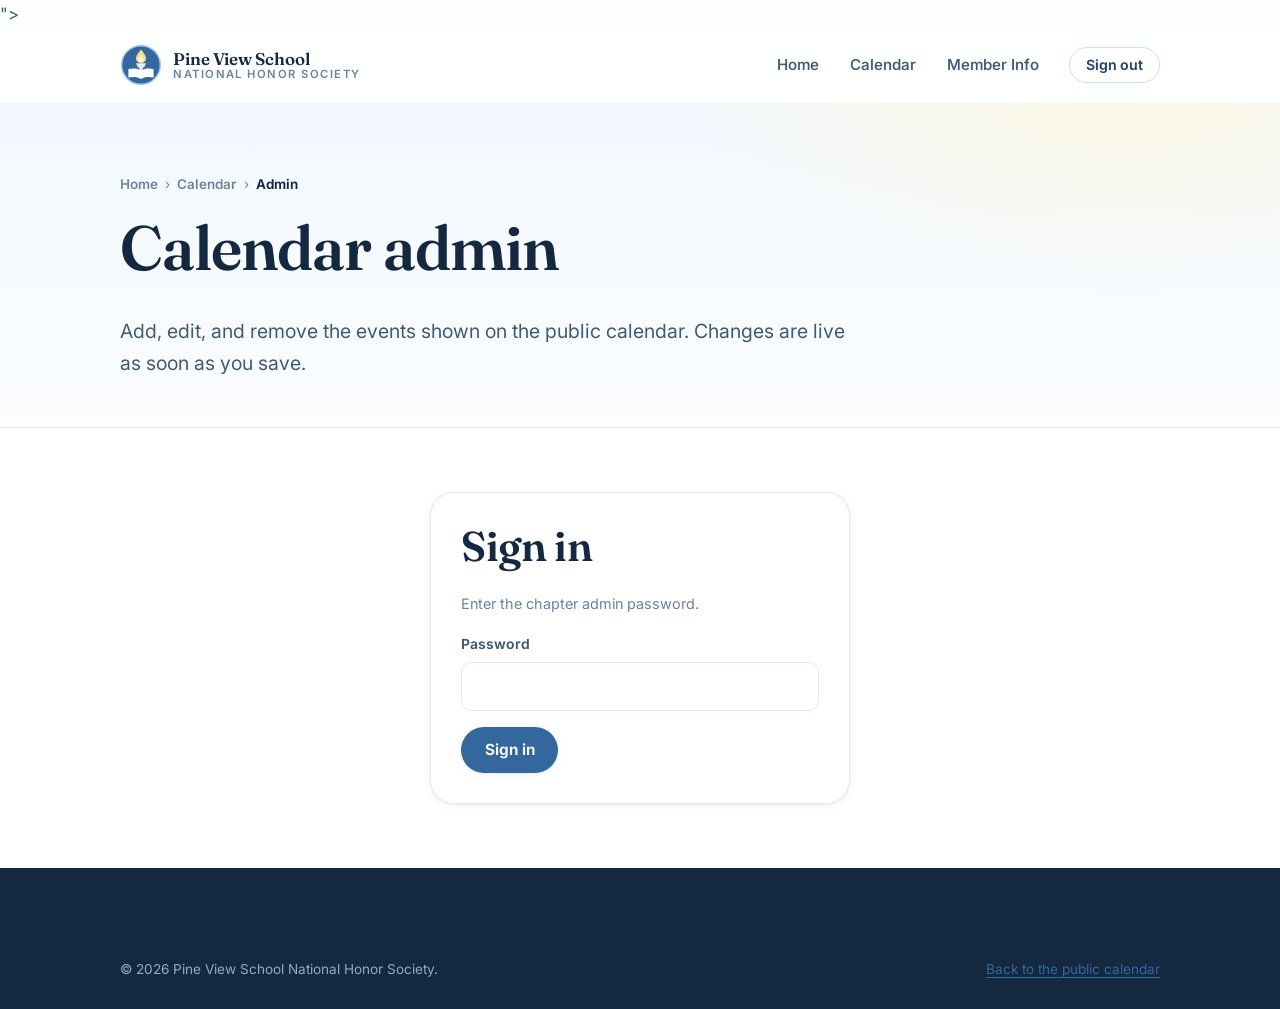
==== commit abf3cc86: "Simplify the site to three pages and adopt a modernized school-seal logo - pages are now Home, Calen" ====
--- a/site/admin.html
+++ b/site/admin.html
@@ -14,7 +14,7 @@
 <link rel="stylesheet" href="assets/css/calendar.css">
 <script>document.documentElement.className += " js";</script>
 
-<link rel="icon" href="data:image/svg+xml,<svg xmlns='http://www.w3.org/2000/svg' viewBox='0 0 100 100'><rect width='100' height='100' rx='22' fill='%2335679f'/><path d='M50 22 L72 34 v22 c0 14-10 21-22 24-12-3-22-10-22-24V34z' fill='%23f7dd85'/></svg>">
+<link rel="icon" href="data:image/svg+xml,<svg xmlns='http://www.w3.org/2000/svg' viewBox='0 0 100 100'><circle cx='50' cy='50' r='48' fill='%2335679f'/><path d='M50 13c-7 9-12 14.5-12 21a12 12 0 0 0 24 0c0-6.5-5-12-12-21z' fill='%23f7dd85'/><path d='M38 46h24l-4.5 10h-15z' fill='%23e2eefb'/><path d='M50 63c-8-5.5-19-6-30-3.5v20.5c11-2.5 22-2 30 3.5z M50 63c8-5.5 19-6 30-3.5v20.5c-11-2.5-22-2-30 3.5z' fill='%23fbfdff'/></svg>"><rect width='100' height='100' rx='22' fill='%2335679f'/><path d='M50 22 L72 34 v22 c0 14-10 21-22 24-12-3-22-10-22-24V34z' fill='%23f7dd85'/></svg>">
 </head>
 <body>
 
@@ -25,10 +25,14 @@
     <nav class="nav" aria-label="Main">
       <a class="brand" href="index.html">
         <svg class="mark" viewBox="0 0 100 100" aria-hidden="true">
-          <rect width="100" height="100" rx="24" fill="#e2eefb"/>
-          <path d="M50 20 L74 33 v24c0 15-11 23-24 26-13-3-24-11-24-26V33z" fill="#35679f"/>
-          <path d="M50 36c-4 5-7 8-7 13a7 7 0 0 0 14 0c0-5-3-8-7-13z" fill="#f7dd85"/>
-          <rect x="46" y="58" width="8" height="14" rx="3" fill="#f7dd85"/>
+          <circle cx="50" cy="50" r="46" fill="#35679f"/>
+          <circle cx="50" cy="50" r="46" fill="none" stroke="#a5c9ee" stroke-width="3.5"/>
+          <rect x="46" y="50" width="8" height="30" rx="4" fill="#e2eefb"/>
+          <path d="M50 13c-7 9-12 14.5-12 21a12 12 0 0 0 24 0c0-6.5-5-12-12-21z" fill="#f7dd85"/>
+          <path d="M50 25c-3.8 5-6.5 8-6.5 11.5a6.5 6.5 0 0 0 13 0c0-3.5-2.7-6.5-6.5-11.5z" fill="#fdf6dc"/>
+          <path d="M38 46h24l-4.5 10h-15z" fill="#e2eefb"/>
+          <path d="M50 63c-8-5.5-19-6-30-3.5v20.5c11-2.5 22-2 30 3.5z" fill="#fbfdff"/>
+          <path d="M50 63c8-5.5 19-6 30-3.5v20.5c-11-2.5-22-2-30 3.5z" fill="#fbfdff"/>
         </svg>
         <span class="brand-text">
           <span class="b1">Pine View School</span>
@@ -46,8 +50,6 @@
           <li><a href="index.html">Home</a></li>
           <li><a href="calendar.html">Calendar</a></li>
           <li><a href="member-information.html">Member Info</a></li>
-          <li><a href="board.html">Board Members</a></li>
-          <li><a href="file-share.html">File Share</a></li>
         </ul>
         <div class="nav-cta">
           <button class="btn btn-ghost btn-sm" type="button" data-logout hidden>Sign out</button>
--- a/site/assets/css/style.css
+++ b/site/assets/css/style.css
@@ -497,39 +497,6 @@
 }
 .emblem-card svg { position: relative; width: 78%; height: auto; }
 
-.float-chip {
-  position: absolute;
-  display: inline-flex;
-  align-items: center;
-  gap: .5rem;
-  background: var(--white);
-  border: 1px solid var(--line);
-  box-shadow: var(--sh-2);
-  border-radius: var(--r-pill);
-  padding: .5rem .95rem;
-  font-size: .84rem;
-  font-weight: 650;
-  color: var(--ink);
-  animation: bob 6s ease-in-out infinite;
-}
-.float-chip .dot {
-  width: 9px; height: 9px; border-radius: 50%;
-  background: var(--blue-400);
-}
-.float-chip.c1 { top: 6%; left: -2%; }
-.float-chip.c2 { bottom: 12%; right: -3%; animation-delay: -2s; }
-.float-chip.c2 .dot { background: var(--yellow-400); }
-.float-chip.c3 { bottom: 2%; left: 8%; animation-delay: -4s; }
-.float-chip.c3 .dot { background: var(--blue-600); }
-
-@keyframes bob {
-  0%, 100% { transform: translateY(0); }
-  50% { transform: translateY(-9px); }
-}
-@media (max-width: 520px) {
-  .float-chip.c1, .float-chip.c2, .float-chip.c3 { display: none; }
-}
-
 /* Compact page hero for interior pages */
 .page-hero {
   padding: clamp(2.8rem, 6vw, 4.4rem) 0 clamp(2.2rem, 4vw, 3rem);
@@ -599,16 +566,8 @@
 }
 
 /* --------------------------------------------------------------------------
-   Requirements checklist + eligibility tool
-   -------------------------------------------------------------------------- */
-
-.req-layout {
-  display: grid;
-  grid-template-columns: 1.15fr .85fr;
-  gap: clamp(1.4rem, 3vw, 2.6rem);
-  align-items: start;
-}
-@media (max-width: 940px) { .req-layout { grid-template-columns: minmax(0, 1fr); } }
+   Requirements checklist
+   -------------------------------------------------------------------------- */
 
 .checklist { list-style: none; margin: 0; padding: 0; display: grid; gap: .7rem; }
 .checklist li {
@@ -656,85 +615,6 @@
   color: var(--blue-700);
 }
 .note.is-blue strong { color: var(--blue-700); }
-
-/* Eligibility checker */
-.checker {
-  background: var(--white);
-  border: 1px solid var(--line);
-  border-radius: var(--r-lg);
-  box-shadow: var(--sh-2);
-  padding: clamp(1.35rem, 2.6vw, 1.85rem);
-  position: sticky;
-  top: 100px;
-}
-@media (max-width: 940px) { .checker { position: static; } }
-
-.checker h3 { margin-bottom: .3rem; }
-.checker .hint { font-size: .87rem; color: var(--ink-mute); margin-bottom: 1.15rem; }
-
-.check-item {
-  display: flex;
-  gap: .8rem;
-  align-items: flex-start;
-  padding: .62rem .7rem;
-  border-radius: var(--r-sm);
-  cursor: pointer;
-  transition: background .16s var(--ease);
-  font-size: .92rem;
-}
-.check-item:hover { background: var(--blue-050); }
-.check-item input {
-  appearance: none;
-  -webkit-appearance: none;
-  flex: none;
-  width: 21px; height: 21px;
-  margin: .16rem 0 0;
-  border: 2px solid var(--blue-300);
-  border-radius: 6px;
-  background: var(--white);
-  cursor: pointer;
-  display: grid;
-  place-content: center;
-  transition: background .16s var(--ease), border-color .16s var(--ease);
-}
-.check-item input::after {
-  content: "";
-  width: 10px; height: 6px;
-  border-left: 2.4px solid #fff;
-  border-bottom: 2.4px solid #fff;
-  transform: rotate(-45deg) scale(0);
-  transition: transform .16s var(--ease);
-  margin-top: -2px;
-}
-.check-item input:checked { background: var(--blue-600); border-color: var(--blue-600); }
-.check-item input:checked::after { transform: rotate(-45deg) scale(1); }
-
-.checker-bar {
-  margin-top: 1.2rem;
-  padding-top: 1.2rem;
-  border-top: 1px solid var(--line);
-}
-.meter {
-  height: 10px;
-  border-radius: var(--r-pill);
-  background: var(--blue-100);
-  overflow: hidden;
-}
-.meter i {
-  display: block;
-  height: 100%;
-  width: 0%;
-  border-radius: inherit;
-  background: linear-gradient(90deg, var(--blue-400), var(--yellow-300));
-  transition: width .45s var(--ease);
-}
-.checker-out {
-  margin-top: .9rem;
-  font-size: .93rem;
-  font-weight: 600;
-  color: var(--ink-soft);
-}
-.checker-out strong { color: var(--ink); }
 
 /* --------------------------------------------------------------------------
    Timeline
@@ -864,122 +744,17 @@
 }
 
 /* --------------------------------------------------------------------------
-   Board members
-   -------------------------------------------------------------------------- */
-
-.people { display: grid; gap: clamp(1rem, 2.2vw, 1.5rem); grid-template-columns: repeat(3, minmax(0, 1fr)); }
-@media (max-width: 900px) { .people { grid-template-columns: repeat(2, minmax(0, 1fr)); } }
-@media (max-width: 560px) { .people { grid-template-columns: minmax(0, 1fr); } }
-
-.person {
-  background: var(--white);
-  border: 1px solid var(--line);
-  border-radius: var(--r-lg);
-  padding: 1.7rem 1.5rem;
-  box-shadow: var(--sh-1);
-  text-align: center;
-  transition: transform .25s var(--ease), box-shadow .25s var(--ease), border-color .25s var(--ease);
-}
-.person:hover { transform: translateY(-5px); box-shadow: var(--sh-2); border-color: var(--blue-200); }
-
-.avatar {
-  width: 96px; height: 96px;
-  margin: 0 auto 1.05rem;
-  border-radius: 50%;
-  display: grid;
-  place-items: center;
-  font-family: var(--font-display);
-  font-size: 1.85rem;
-  font-weight: 600;
-  color: var(--blue-700);
-  background: linear-gradient(145deg, var(--blue-100), var(--blue-200));
-  border: 4px solid var(--white);
-  box-shadow: 0 0 0 1px var(--line), var(--sh-1);
-  letter-spacing: .01em;
-}
-.person.is-lead .avatar {
-  color: var(--yellow-700);
-  background: linear-gradient(145deg, var(--yellow-100), var(--yellow-300));
-}
-.person .name { font-family: var(--font-display); font-size: 1.22rem; font-weight: 600; color: var(--ink); }
-.person .role {
-  font-size: .82rem; font-weight: 700; letter-spacing: .07em; text-transform: uppercase;
-  color: var(--blue-600); margin-top: .3rem;
-}
-.person.is-lead .role { color: var(--yellow-700); }
-.person .blurb { font-size: .9rem; color: var(--ink-mute); margin-top: .8rem; }
-
-/* --------------------------------------------------------------------------
-   Files
-   -------------------------------------------------------------------------- */
-
-.file-row {
-  display: grid;
-  grid-template-columns: 48px 1fr auto;
-  gap: 1.1rem;
-  align-items: center;
-  background: var(--white);
-  border: 1px solid var(--line);
-  border-radius: var(--r-md);
-  padding: 1rem 1.2rem;
-  box-shadow: var(--sh-1);
-  transition: transform .2s var(--ease), box-shadow .2s var(--ease), border-color .2s var(--ease);
-}
-.file-row:hover { transform: translateY(-2px); box-shadow: var(--sh-2); border-color: var(--blue-200); }
-.file-row .ico {
-  width: 48px; height: 48px;
-  border-radius: 13px;
-  display: grid; place-items: center;
-  background: var(--blue-100); color: var(--blue-600);
-}
-.file-row .ico.pdf { background: var(--yellow-200); color: var(--yellow-700); }
-.file-row .ico svg { width: 22px; height: 22px; }
-.file-row .n { display: block; font-weight: 650; color: var(--ink); }
-.file-row .s { display: block; font-size: .87rem; color: var(--ink-mute); }
-@media (max-width: 560px) {
-  .file-row { grid-template-columns: 44px 1fr; }
-  .file-row > .pill { grid-column: 2; justify-self: start; }
-}
-
-/* --------------------------------------------------------------------------
-   FAQ accordion
-   -------------------------------------------------------------------------- */
-
-.faq { display: grid; gap: .7rem; max-width: 860px; margin-inline: auto; }
-.faq details {
-  background: var(--white);
-  border: 1px solid var(--line);
-  border-radius: var(--r-md);
-  box-shadow: var(--sh-1);
-  overflow: hidden;
-  transition: border-color .2s var(--ease), box-shadow .2s var(--ease);
-}
-.faq details[open] { border-color: var(--blue-200); box-shadow: var(--sh-2); }
-.faq summary {
-  list-style: none;
-  cursor: pointer;
-  padding: 1.05rem 1.35rem;
-  font-weight: 650;
-  color: var(--ink);
-  display: flex;
-  gap: 1rem;
-  align-items: center;
-  justify-content: space-between;
-}
-.faq summary::-webkit-details-marker { display: none; }
-.faq summary::after {
-  content: "";
-  flex: none;
-  width: 11px; height: 11px;
-  border-right: 2.2px solid var(--blue-500);
-  border-bottom: 2.2px solid var(--blue-500);
-  transform: rotate(45deg) translate(-2px, -2px);
-  transition: transform .25s var(--ease);
-}
-.faq details[open] summary::after { transform: rotate(-135deg) translate(-2px, -2px); }
-.faq summary:hover { background: var(--blue-050); }
-.faq .a { padding: 0 1.35rem 1.25rem; font-size: .95rem; }
-.faq .a p { margin-bottom: .7rem; }
+   Board list (member information page)
+   -------------------------------------------------------------------------- */
+
+.board-list { list-style: none; margin: .5rem 0 0; padding: 0; display: grid; gap: .55rem; }
+.board-list li {
+  display: flex; justify-content: space-between; align-items: baseline; gap: 1rem;
+  font-size: .93rem; border-bottom: 1px solid var(--line); padding-bottom: .55rem;
+}
+.board-list li:last-child { border-bottom: 0; padding-bottom: 0; }
+.board-list strong { color: var(--ink); font-weight: 650; }
+.board-list span { color: var(--ink-mute); font-size: .85rem; text-align: right; }
 
 /* --------------------------------------------------------------------------
    CTA band
@@ -1086,6 +861,17 @@
 }
 .social a:hover { background: var(--yellow-300); color: var(--blue-900); transform: translateY(-2px); }
 .social svg { width: 18px; height: 18px; }
+
+.footer-actions { display: flex; align-items: center; gap: .9rem; }
+.admin-link {
+  display: inline-flex; align-items: center; gap: .45rem;
+  padding: .5rem 1rem; border-radius: 999px;
+  background: rgba(255, 255, 255, .08);
+  color: #d7e7f5; font-size: .85rem; font-weight: 600;
+  transition: background .2s var(--ease), color .2s var(--ease), transform .2s var(--ease);
+}
+.admin-link:hover { background: var(--yellow-300); color: var(--blue-900); transform: translateY(-2px); }
+.admin-link svg { width: 15px; height: 15px; }
 
 /* --------------------------------------------------------------------------
    Reveal-on-scroll
@@ -1129,7 +915,7 @@
 .to-top svg { width: 18px; height: 18px; }
 
 @media print {
-  .site-header, .to-top, .hero-art, .cta-band, .checker { display: none !important; }
+  .site-header, .to-top, .hero-art, .cta-band { display: none !important; }
   body { background: #fff; }
-  .card, .meet, .person, .file-row { box-shadow: none; break-inside: avoid; }
-}
+  .card, .meet { box-shadow: none; break-inside: avoid; }
+}
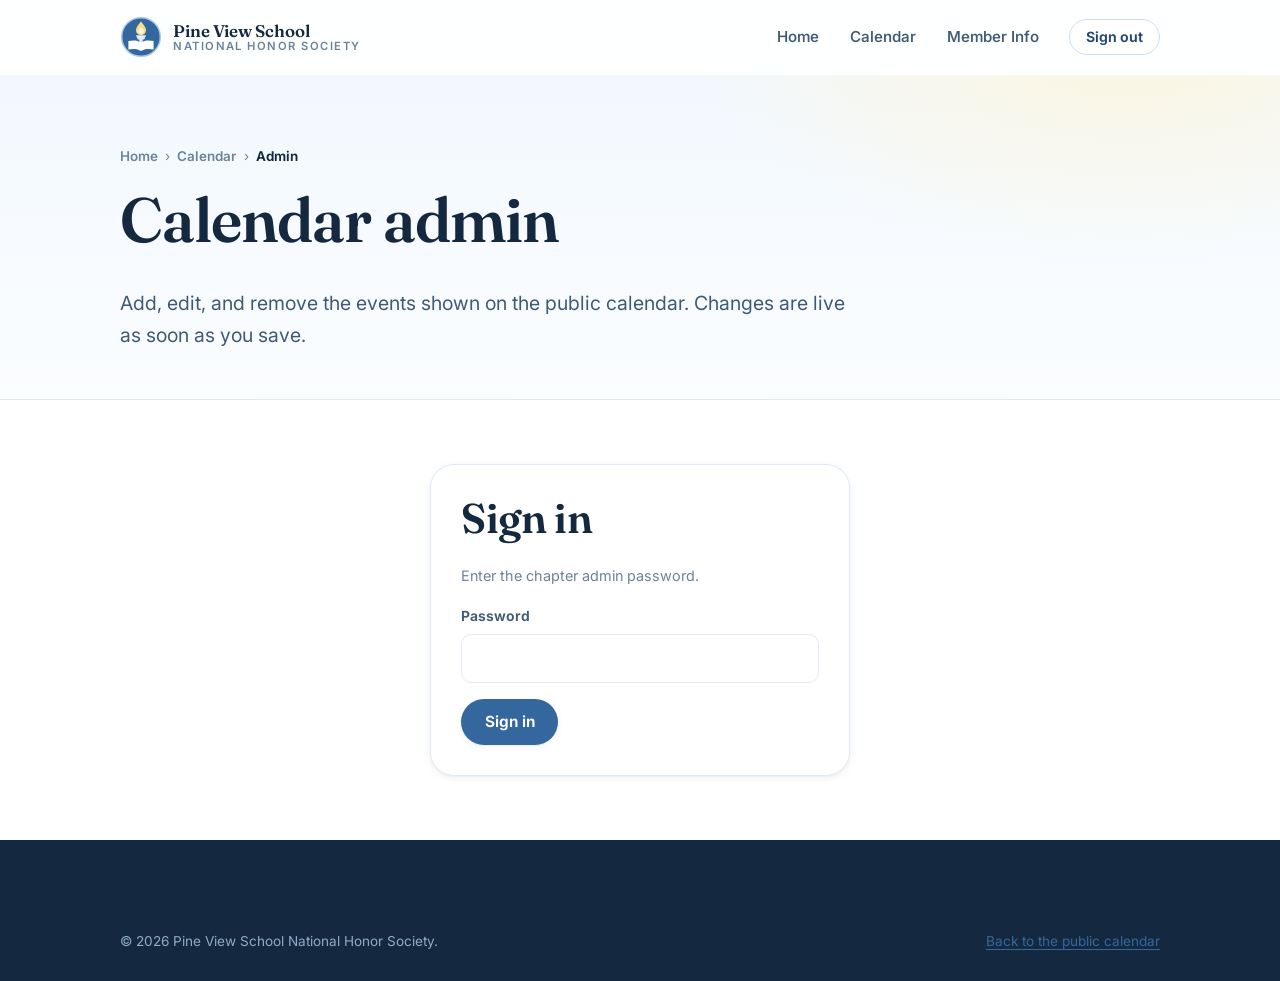
==== commit e39f8c54: "Adopt official NHS pillar text, drop the qualify/join sections, formalize all copy - pillar descript" ====
--- a/site/admin.html
+++ b/site/admin.html
@@ -14,7 +14,7 @@
 <link rel="stylesheet" href="assets/css/calendar.css">
 <script>document.documentElement.className += " js";</script>
 
-<link rel="icon" href="data:image/svg+xml,<svg xmlns='http://www.w3.org/2000/svg' viewBox='0 0 100 100'><circle cx='50' cy='50' r='48' fill='%2335679f'/><path d='M50 13c-7 9-12 14.5-12 21a12 12 0 0 0 24 0c0-6.5-5-12-12-21z' fill='%23f7dd85'/><path d='M38 46h24l-4.5 10h-15z' fill='%23e2eefb'/><path d='M50 63c-8-5.5-19-6-30-3.5v20.5c11-2.5 22-2 30 3.5z M50 63c8-5.5 19-6 30-3.5v20.5c-11-2.5-22-2-30 3.5z' fill='%23fbfdff'/></svg>"><rect width='100' height='100' rx='22' fill='%2335679f'/><path d='M50 22 L72 34 v22 c0 14-10 21-22 24-12-3-22-10-22-24V34z' fill='%23f7dd85'/></svg>">
+<link rel="icon" href="data:image/svg+xml,<svg xmlns='http://www.w3.org/2000/svg' viewBox='0 0 100 100'><circle cx='50' cy='50' r='48' fill='%2335679f'/><path d='M50 13c-7 9-12 14.5-12 21a12 12 0 0 0 24 0c0-6.5-5-12-12-21z' fill='%23f7dd85'/><path d='M38 46h24l-4.5 10h-15z' fill='%23e2eefb'/><path d='M50 63c-8-5.5-19-6-30-3.5v20.5c11-2.5 22-2 30 3.5z M50 63c8-5.5 19-6 30-3.5v20.5c-11-2.5-22-2-30 3.5z' fill='%23fbfdff'/></svg>">
 </head>
 <body>
 
--- a/site/assets/css/style.css
+++ b/site/assets/css/style.css
@@ -556,14 +556,6 @@
 .pillar .ico svg { width: 26px; height: 26px; }
 .pillar h3 { margin-bottom: .5rem; }
 .pillar p { font-size: .95rem; margin: 0; }
-.pillar .tldr {
-  margin-top: auto;
-  padding-top: 1.15rem;
-  border-top: 1px dashed var(--line);
-  font-size: .875rem;
-  font-weight: 600;
-  color: var(--blue-700);
-}
 
 /* --------------------------------------------------------------------------
    Requirements checklist
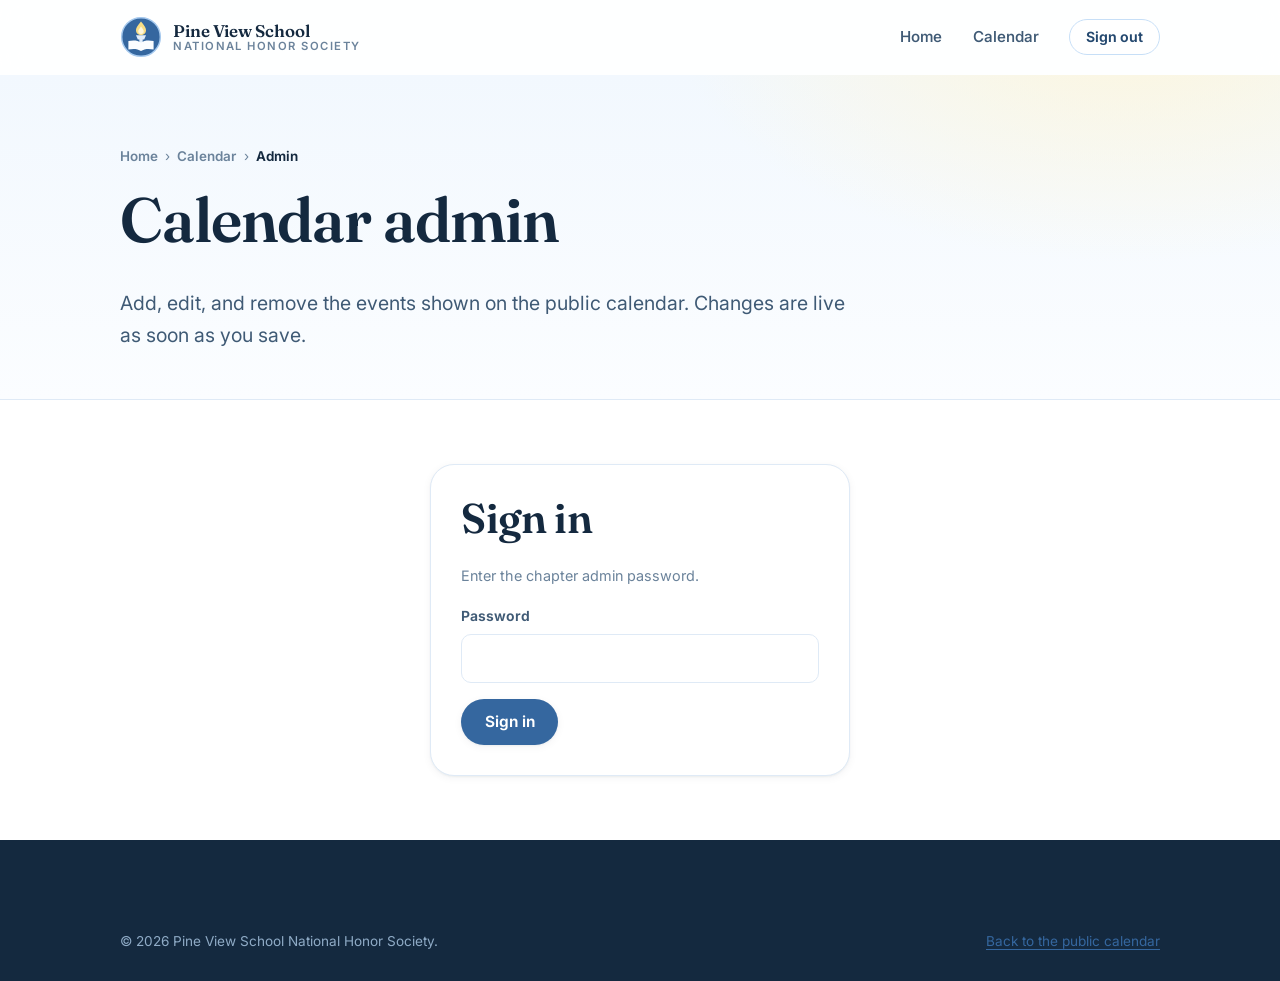
==== commit 78ca92b7: "Delete the member information page Removes site/member-information.html along with its nav, footer, " ====
--- a/site/admin.html
+++ b/site/admin.html
@@ -49,7 +49,6 @@
         <ul class="nav-links">
           <li><a href="index.html">Home</a></li>
           <li><a href="calendar.html">Calendar</a></li>
-          <li><a href="member-information.html">Member Info</a></li>
         </ul>
         <div class="nav-cta">
           <button class="btn btn-ghost btn-sm" type="button" data-logout hidden>Sign out</button>
--- a/site/assets/css/style.css
+++ b/site/assets/css/style.css
@@ -444,29 +444,6 @@
   margin-top: 1.9rem;
 }
 
-.hero-stats {
-  display: flex;
-  flex-wrap: wrap;
-  gap: 1.6rem 2.4rem;
-  margin-top: 2.4rem;
-  padding-top: 1.7rem;
-  border-top: 1px solid var(--line);
-}
-.hero-stats .stat .n {
-  display: block;
-  font-family: var(--font-display);
-  font-size: 1.75rem;
-  font-weight: 600;
-  color: var(--ink);
-  line-height: 1.1;
-}
-.hero-stats .stat .l {
-  font-size: .82rem;
-  color: var(--ink-mute);
-  font-weight: 600;
-  letter-spacing: .02em;
-}
-
 /* Emblem panel */
 .hero-art {
   position: relative;
@@ -736,19 +713,6 @@
 }
 
 /* --------------------------------------------------------------------------
-   Board list (member information page)
-   -------------------------------------------------------------------------- */
-
-.board-list { list-style: none; margin: .5rem 0 0; padding: 0; display: grid; gap: .55rem; }
-.board-list li {
-  display: flex; justify-content: space-between; align-items: baseline; gap: 1rem;
-  font-size: .93rem; border-bottom: 1px solid var(--line); padding-bottom: .55rem;
-}
-.board-list li:last-child { border-bottom: 0; padding-bottom: 0; }
-.board-list strong { color: var(--ink); font-weight: 650; }
-.board-list span { color: var(--ink-mute); font-size: .85rem; text-align: right; }
-
-/* --------------------------------------------------------------------------
    CTA band
    -------------------------------------------------------------------------- */
 
